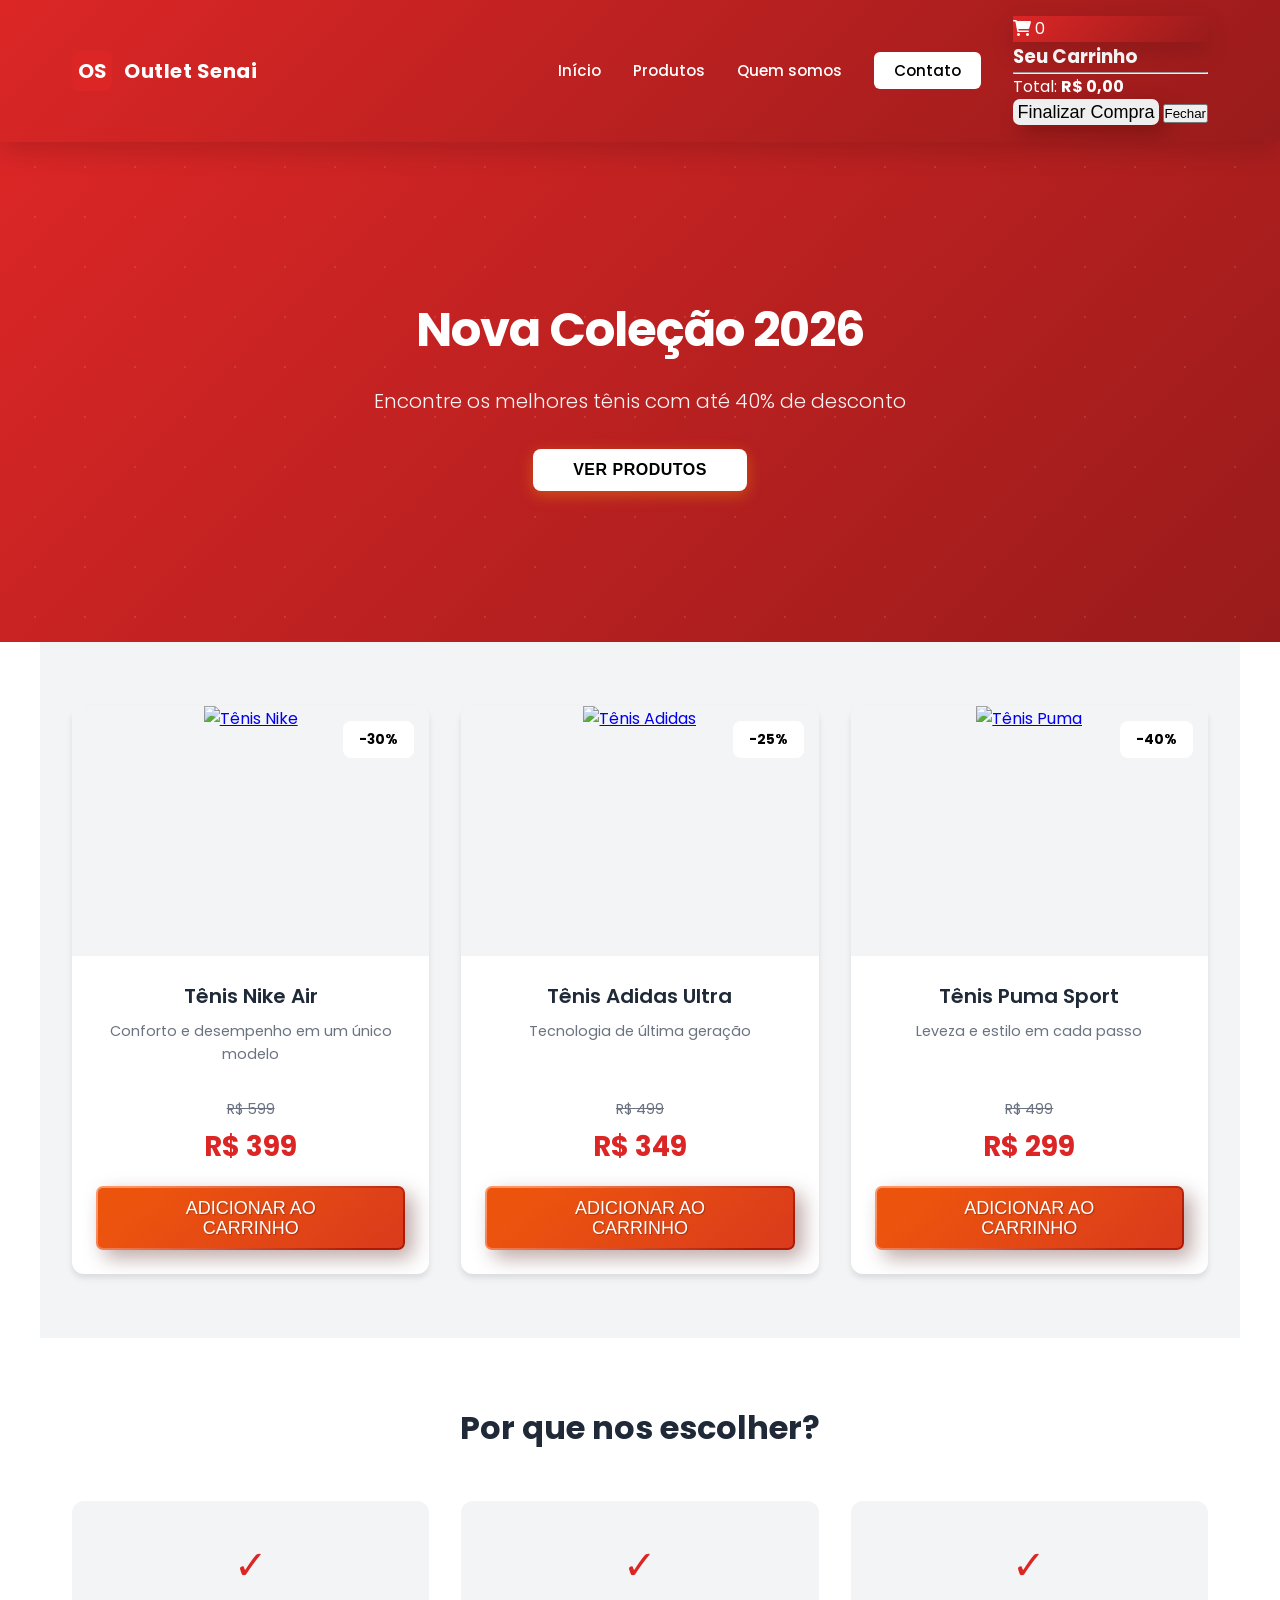
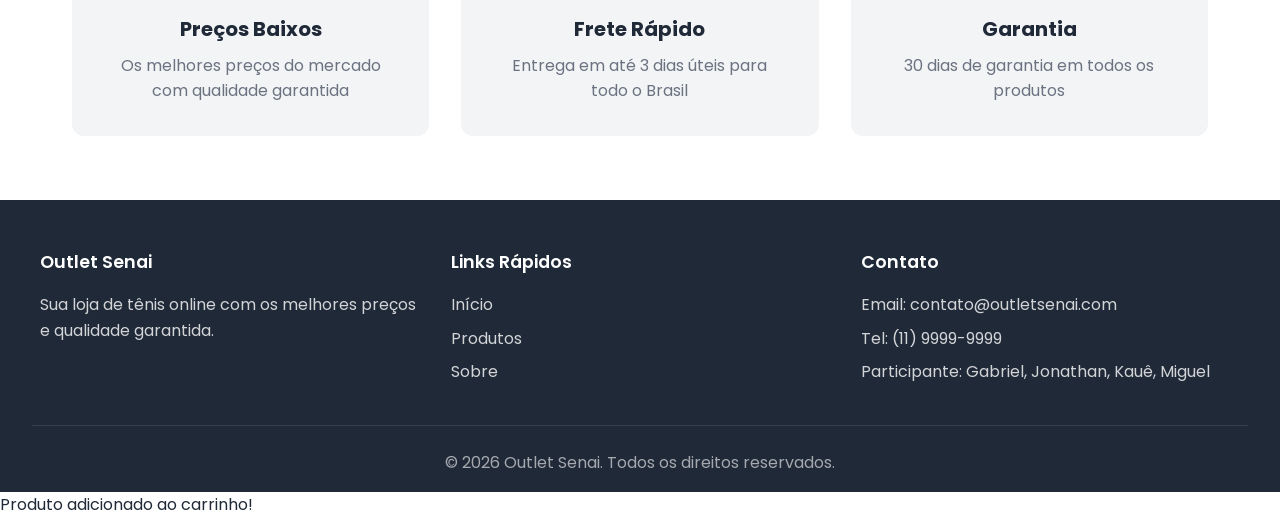
==== index.html @ 499f2774 "Add files via upload" ====
<!DOCTYPE html>
<html lang="pt-BR">
<head>
    <meta charset="UTF-8">
    <meta name="viewport" content="width=device-width, initial-scale=1.0">
    <meta name="description" content="Outlet de tênis Senai com as melhores marcas e preços">
    <link href="https://fonts.googleapis.com/css2?family=Poppins:wght@400;500;600;700&display=swap" rel="stylesheet">
    <link rel="icon" href="favicon.png" type="image/png">
    <link rel="stylesheet" href="style.css">
    <link rel="stylesheet" href="https://cdnjs.cloudflare.com/ajax/libs/font-awesome/6.0.0/css/all.min.css">
    <title>Outlet Senai - Tênis com Desconto</title>
</head>
<body>
    <nav class="navbar">
        <div class="nav-container">
            <a href="#" class="logo-link">
                <div class="logo-box">OS</div>
                <span class="brand-name">Outlet Senai</span>
            </a>
            <ul class="menu">
                <li><a href="#inicio">Início</a></li>
                <li><a href="#produtos">Produtos</a></li>
                <li><a href="#quemsomos">Quem somos</a></li>
                <li><a href="#contato" class="btn-contato">Contato</a></li>
                <li><nav class="navbar">
                        <div class="cart-container" onclick="toggleCarrinho()" style="cursor: pointer; position: relative;">
                        <i class="fa-solid fa-cart-shopping"></i>
                        <span id="cart-count">0</span>
                        </div>
                    </nav>

                    <div id="carrinho-lateral" class="cart-modal">
                            <h3>Seu Carrinho</h3>
                        <div id="itens-lista"></div>
                        <hr>
                        <p>Total: <strong id="total-carrinho">R$ 0,00</strong></p>
                        <button class="btn-finalizar">Finalizar Compra</button>
                        <button onclick="toggleCarrinho()">Fechar</button>
                    </div></li>
            </ul>
        </div>
    </nav>
    <section class="banner" id="inicio">
        <div class="banner-content">
            <h1>Nova Coleção 2026</h1>
            <p>Encontre os melhores tênis com até 40% de desconto</p>
            <button class="btn-verprodutos">Ver Produtos</button>
        </div>
    </section>

    <section class="produtos" id="produtos">

        <div class="card">
            <a href="tenis1.html" class="card-link">
            <div class="card-image">
                <img src="imagens/tenis1.jpg" alt="Tênis Nike">
                <span class="badge-desconto">-30%</span>
            </div>
            </a>
            <div class="card-content">
                <h3>Tênis Nike Air</h3>
                <p class="descricao">Conforto e desempenho em um único modelo</p>
                <div class="preco-container">
                    <p class="preco-original">R$ 599</p>
                    <p class="preco">R$ 399</p>
                </div>
                <button class="btn-add" onclick="adicionarAoCarrinho('Nike Air', 399, 'tenis1.html')">ADICIONAR AO CARRINHO</button>
            </div>
        </div>

        <div class="card">
            <a href="tenis2.html">
            <div class="card-image">
                <img src="imagens/tenis2.jpg" alt="Tênis Adidas">
                <span class="badge-desconto">-25%</span>
            </div>
            </a>
            <div class="card-content">
                <h3>Tênis Adidas Ultra</h3>
                <p class="descricao">Tecnologia de última geração</p>
                <div class="preco-container">
                    <p class="preco-original">R$ 499</p>
                    <p class="preco">R$ 349</p>
                </div>
                <button class="btn-add" onclick="adicionarAoCarrinho('Adidas Ultra', 349, 'tenis2.html')">ADICIONAR AO CARRINHO</button>
            </div>
        </div>

        <div class="card">
            <a href="tenis3.html">
            <div class="card-image">
                <img src="imagens/tenis3.jpg" alt="Tênis Puma">
                <span class="badge-desconto">-40%</span>
            </div>
            </a>
            <div class="card-content">
                <h3>Tênis Puma Sport</h3>
                <p class="descricao">Leveza e estilo em cada passo</p>
                <div class="preco-container">
                    <p class="preco-original">R$ 499</p>
                    <p class="preco">R$ 299</p>
                </div>
                <button class="btn-add" onclick="adicionarAoCarrinho('Puma Sport', 299, 'tenis3.html')">ADICIONAR AO CARRINHO</button>
            </div>
        </div>
    </section>

    <section class="sobre" id="quemsomos">
        <h2>Por que nos escolher?</h2>
        <div class="sobre-grid">
            <div class="sobre-card">
                <div class="sobre-icon">✓</div>
                <h4>Preços Baixos</h4>
                <p>Os melhores preços do mercado com qualidade garantida</p>
            </div>
            <div class="sobre-card">
                <div class="sobre-icon">✓</div>
                <h4>Frete Rápido</h4>
                <p>Entrega em até 3 dias úteis para todo o Brasil</p>
            </div>
            <div class="sobre-card">
                <div class="sobre-icon">✓</div>
                <h4>Garantia</h4>
                <p>30 dias de garantia em todos os produtos</p>
            </div>
        </div>
    </section>

    <footer id="contato">
        <div class="footer-container">
            <div class="footer-section">
                <h4>Outlet Senai</h4>
                <p>Sua loja de tênis online com os melhores preços e qualidade garantida.</p>
            </div>
            <div class="footer-section">
                <h4>Links Rápidos</h4>
                <ul>
                    <li><a href="#">Início</a></li>
                    <li><a href="#">Produtos</a></li>
                    <li><a href="#">Sobre</a></li>
                </ul>
            </div>
            <div class="footer-section">
                <h4>Contato</h4>
                <p>Email: contato@outletsenai.com</p>
                <p>Tel: (11) 9999-9999</p>
                <p>Participante: Gabriel, Jonathan, Kauê, Miguel</p>
            </div>
        </div>
        <div class="footer-bottom">
            <p>&copy; 2026 Outlet Senai. Todos os direitos reservados.</p>
        </div>
    </footer>
    <div id="toast-carrinho" class="toast">Produto adicionado ao carrinho!</div>
    <script>
       let itensCarrinho = []; // Nossa lista de produtos vazia

function adicionarAoCarrinho(nome, preco, imagem) {
    // 1. Adiciona o objeto do tênis na nossa lista
    itensCarrinho.push({ nome, preco, imagem });

    // 2. Atualiza o número no ícone
    document.getElementById('cart-count').innerText = itensCarrinho.length;

    // 3. Renderiza (desenha) a lista atualizada dentro do carrinho
    atualizarVisualizacaoCarrinho();
    
    // Opcional: Avisar que foi adicionado (substituindo o alert)
    console.log("Adicionado:", nome);
}

function atualizarVisualizacaoCarrinho() {
    const listaHtml = document.getElementById('itens-lista');
    const totalHtml = document.getElementById('total-carrinho');
    let total = 0;

    listaHtml.innerHTML = ""; // Limpa a lista para desenhar do zero

    itensCarrinho.forEach((item) => {
        total += item.preco;
        listaHtml.innerHTML += `
            <div class="item-no-carrinho">
                <img src="${item.imagem}" alt="${item.nome}">
                <div>
                    <p><strong>${item.nome}</strong></p>
                    <p>R$ ${item.preco}</p>
                </div>
            </div>
        `;
    });

    totalHtml.innerText = `R$ ${total.toFixed(2)}`;
}

// Função para abrir e fechar o carrinho ao clicar no ícone
function toggleCarrinho() {
    const modal = document.getElementById('carrinho-lateral');
    if (modal.style.display === "block") {
        modal.style.display = "none";
    } else {
        modal.style.display = "block";
    }
}
    </script>
</body>
</html>
---- style.css ----
/* Reset and Base Styles */
:root {
    --color-primary: #dc2626;
    --color-secondary: #991b1b;
    --color-accent: #ffffff;
    --color-dark: #1f2937;
    --color-light: #f3f4f6;
    --color-white: #ffffff;
    --color-gray: #6b7280;
    --shadow: 0 4px 6px rgba(0, 0, 0, 0.1);
    --shadow-lg: 0 10px 25px rgba(0, 0, 0, 0.15);
    --transition: all 0.3s ease;
}

* {
    margin: 0;
    padding: 0;
    box-sizing: border-box;
}

body {
    font-family: 'Poppins', sans-serif;
    color: var(--color-dark);
    background-color: var(--color-white);
    line-height: 1.6;
}

/* Navbar */
.navbar {
    background: linear-gradient(135deg, var(--color-primary) 0%, var(--color-secondary) 100%);
    color: white;
    padding: 0;
    position: sticky;
    top: 0;
    z-index: 100;
    box-shadow: var(--shadow-lg);
}

.nav-container {
    display: flex;
    justify-content: space-between;
    align-items: center;
    padding: 1rem 2rem;
    max-width: 1200px;
    margin: 0 auto;
    width: 100%;
}

.logo-link {
    display: flex;
    align-items: center;
    gap: 0.75rem;
    text-decoration: none;
    color: white;
    font-weight: 700;
    font-size: 1.25rem;
    transition: var(--transition);
}

.logo-box {
    background: var(--color-primary);
    color: white;
    width: 40px;
    height: 40px;
    border-radius: 8px;
    display: flex;
    align-items: center;
    justify-content: center;
    font-weight: 700;
}

.brand-name {
    letter-spacing: 0.5px;
}

/* Menu */
.menu {
    list-style: none;
    display: flex;
    align-items: center;
    gap: 2rem;
}

.menu a {
    text-decoration: none;
    color: white;
    font-weight: 500;
    font-size: 0.95rem;
    transition: var(--transition);
    position: relative;
}

.menu a::after {
    content: '';
    position: absolute;
    bottom: -5px;
    left: 0;
    width: 0;
    height: 2px;
    background: var(--color-accent);
    transition: var(--transition);
}

.menu a:hover::after {
    width: 100%;
}

.btn-contato {
    background: var(--color-accent);
    padding: 0.5rem 1.25rem;
    border-radius: 6px;
    color: #000000 !important;
    font-weight: 600;
}

.btn-contato:hover {
    background: #f3f4f6;
    transform: translateY(-2px);
    box-shadow: 0 4px 8px rgba(0, 0, 0, 0.2);
}

.btn-finalizar { 
  /* Trocamos o primeiro gradiente por branco */
  background: white padding-box,
    linear-gradient(142.51deg, #ff9465 8.65%, #af1905 88.82%) border-box;
  
  border-radius: 7px;
  border: 2px solid transparent;

  /* Ajustamos a cor do texto para uma cor escura, já que o fundo agora é claro */
  color: black; 
  
  /* Removi o text-shadow para melhor leitura no fundo branco */
  text-shadow: none;
  
  box-shadow: 8px 8px 20px 0px #45090059;
  padding: 1px 2px;
  line-height: 20px;
  cursor: pointer;
  transition: all 0.3s;
  font-size: 18px;
  font-weight: 500;
}

.btn-finalizar:hover {
    box-shadow: none;
  opacity: 80%;
}

/* Banner */
.banner {
    height: 500px;
    background: linear-gradient(135deg, var(--color-primary) 0%, var(--color-secondary) 100%);
    background-size: cover;
    display: flex;
    flex-direction: column;
    justify-content: center;
    align-items: center;
    color: white;
    text-align: center;
    position: relative;
    overflow: hidden;
}

.banner::before {
    content: '';
    position: absolute;
    top: -50%;
    right: -50%;
    width: 200%;
    height: 200%;
    background: radial-gradient(circle, rgba(255,255,255,0.1) 1px, transparent 1px);
    background-size: 50px 50px;
    animation: moveBackground 8s linear infinite;
}

@keyframes moveBackground {
    0% { transform: translate(0, 0); }
    100% { transform: translate(50px, 50px); }
}

.banner-content {
    position: relative;
    z-index: 10;
    max-width: 600px;
}

.banner h1 {
    font-size: 3rem;
    margin-bottom: 1rem;
    font-weight: 700;
    letter-spacing: -1px;
}

.banner p {
    font-size: 1.25rem;
    margin-bottom: 2rem;
    opacity: 0.95;
    font-weight: 300;
}

.btn-verprodutos {
    background-color: var(--color-accent);
    color: #000000;
    border: none;
    padding: 0.75rem 2.5rem;
    font-size: 1rem;
    font-weight: 600;
    border-radius: 8px;
    cursor: pointer;
    transition: var(--transition);
    box-shadow: 0 4px 15px rgba(245, 158, 11, 0.4);
    text-transform: uppercase;
    letter-spacing: 0.5px;
}

.btn-verprodutos:hover {
    background-color: #f39c12;
    transform: translateY(-3px);
    box-shadow: 0 6px 20px rgba(245, 158, 11, 0.6);
}

/* Products Section */
.produtos {
    display: grid;
    grid-template-columns: repeat(auto-fit, minmax(280px, 1fr));
    gap: 2rem;
    padding: 4rem 2rem;
    max-width: 1200px;
    margin: 0 auto;
    background: var(--color-light);
}

.card {
    background: white;
    border-radius: 12px;
    box-shadow: var(--shadow);
    text-align: center;
    overflow: hidden;
    transition: var(--transition);
    display: flex;
    flex-direction: column;
}

.card:hover {
    transform: translateY(-10px);
    box-shadow: var(--shadow-lg);
}

.card-image {
    position: relative;
    width: 100%;
    height: 250px;
    overflow: hidden;
    background: var(--color-light);
}

.card-image img {
    width: 100%;
    height: 100%;
    object-fit: cover;
    transition: var(--transition);
}

.card:hover .card-image img {
    transform: scale(1.1);
}

.badge-desconto {
    position: absolute;
    top: 15px;
    right: 15px;
    background: var(--color-accent);
    color: #000000;
    padding: 0.5rem 1rem;
    border-radius: 8px;
    font-weight: 700;
    font-size: 0.85rem;
}

.card-content {
    padding: 1.5rem;
    flex-grow: 1;
    display: flex;
    flex-direction: column;
}

.card h3 {
    font-size: 1.25rem;
    margin-bottom: 0.5rem;
    color: var(--color-dark);
    font-weight: 600;
}

.descricao {
    font-size: 0.9rem;
    color: var(--color-gray);
    margin-bottom: 1rem;
    flex-grow: 1;
}

.preco-container {
    margin: 1rem 0;
}

.preco-original {
    font-size: 0.9rem;
    color: var(--color-gray);
    text-decoration: line-through;
    margin: 0 0 0.25rem 0;
}

.preco {
    font-size: 1.75rem;
    font-weight: 700;
    color: var(--color-primary);
    margin: 0;
}

.btn-comprar {
      background: linear-gradient(140.14deg, #ec540e 15.05%, #d6361f 114.99%)
      padding-box,
    linear-gradient(142.51deg, #ff9465 8.65%, #af1905 88.82%) border-box;
  border-radius: 7px;
  border: 2px solid transparent;

  text-shadow: 1px 1px 1px #00000040;
  box-shadow: 8px 8px 20px 0px #45090059;

  padding: 10px 40px;
  line-height: 20px;
  cursor: pointer;
  transition: all 0.3s;
  color: white;
  font-size: 18px;
  font-weight: 500;
}

.btn-comprar:hover {
    box-shadow: none;
  opacity: 80%;
}

.btn-add {
     background: linear-gradient(140.14deg, #ec540e 15.05%, #d6361f 114.99%)
      padding-box,
    linear-gradient(142.51deg, #ff9465 8.65%, #af1905 88.82%) border-box;
  border-radius: 7px;
  border: 2px solid transparent;

  text-shadow: 1px 1px 1px #00000040;
  box-shadow: 8px 8px 20px 0px #45090059;

  padding: 10px 40px;
  line-height: 20px;
  cursor: pointer;
  transition: all 0.3s;
  color: white;
  font-size: 18px;
  font-weight: 500;
}

.btn-add:hover {
    box-shadow: none;
  opacity: 80%;
}

/* About Section */
.sobre {
    padding: 4rem 2rem;
    max-width: 1200px;
    margin: 0 auto;
    text-align: center;
}

.sobre h2 {
    font-size: 2rem;
    margin-bottom: 3rem;
    color: var(--color-dark);
    font-weight: 700;
}

.sobre-grid {
    display: grid;
    grid-template-columns: repeat(auto-fit, minmax(250px, 1fr));
    gap: 2rem;
}

.sobre-card {
    padding: 2rem;
    background: var(--color-light);
    border-radius: 12px;
    transition: var(--transition);
}

.sobre-card:hover {
    background: white;
    box-shadow: var(--shadow-lg);
    transform: translateY(-5px);
}

.sobre-icon {
    font-size: 2.5rem;
    color: var(--color-primary);
    margin-bottom: 1rem;
}

.sobre-card h4 {
    font-size: 1.25rem;
    margin-bottom: 0.5rem;
    color: var(--color-dark);
}

.sobre-card p {
    color: var(--color-gray);
    line-height: 1.6;
}

/* Footer */
footer {
    background: var(--color-dark);
    color: white;
    padding: 3rem 2rem 1rem;
    margin-top: 0;
}

.footer-container {
    display: grid;
    grid-template-columns: repeat(auto-fit, minmax(250px, 1fr));
    gap: 2rem;
    max-width: 1200px;
    margin: 0 auto 2rem;
}

.footer-section h4 {
    font-size: 1.1rem;
    margin-bottom: 1rem;
    color: var(--color-accent);
    font-weight: 600;
}

.footer-section p {
    color: rgba(255, 255, 255, 0.8);
    margin-bottom: 0.5rem;
    line-height: 1.6;
}

.footer-section ul {
    list-style: none;
}

.footer-section ul li {
    margin-bottom: 0.5rem;
}

.footer-section a {
    color: rgba(255, 255, 255, 0.8);
    text-decoration: none;
    transition: var(--transition);
}

.footer-section a:hover {
    color: var(--color-accent);
}

.footer-bottom {
    text-align: center;
    padding-top: 1.5rem;
    border-top: 1px solid rgba(255, 255, 255, 0.1);
    color: rgba(255, 255, 255, 0.6);
}

/* Responsive */
@media (max-width: 768px) {
    .nav-container {
        flex-direction: column;
        gap: 1rem;
        padding: 1rem;
    }

    .menu {
        flex-wrap: wrap;
        justify-content: center;
        gap: 1rem;
    }

    .banner h1 {
        font-size: 2rem;
    }

    .banner p {
        font-size: 1rem;
    }

    .produtos {
        grid-template-columns: 1fr;
        padding: 2rem 1rem;
    }
    .toast {
    display: none; /* Escondido por padrão */
    position: fixed;
    bottom: 20px;
    right: 20px;
    background-color: #28a745; /* Verde de sucesso */
    color: white;
    padding: 16px 24px;
    border-radius: 8px;
    box-shadow: 0 4px 10px rgba(0,0,0,0.2);
    z-index: 1000;
    font-family: sans-serif;
    transition: opacity 0.5s;
}
.cart-modal {
    display: none; /* Começa escondido */
    position: fixed;
    top: 0;
    right: 0;
    width: 300px;
    height: 100%;
    background: white;
    box-shadow: -5px 0 15px rgba(0,0,0,0.2);
    z-index: 2000;
    padding: 20px;
    overflow-y: auto; /* Se tiver muitos tênis, aparece barra de rolagem */
}

.item-no-carrinho {
    display: flex;
    align-items: center;
    gap: 10px;
    margin-bottom: 15px;
    border-bottom: 1px solid #eee;
    padding-bottom: 10px;
}

.item-no-carrinho img {
    width: 50px;
    border-radius: 5px;
}
}
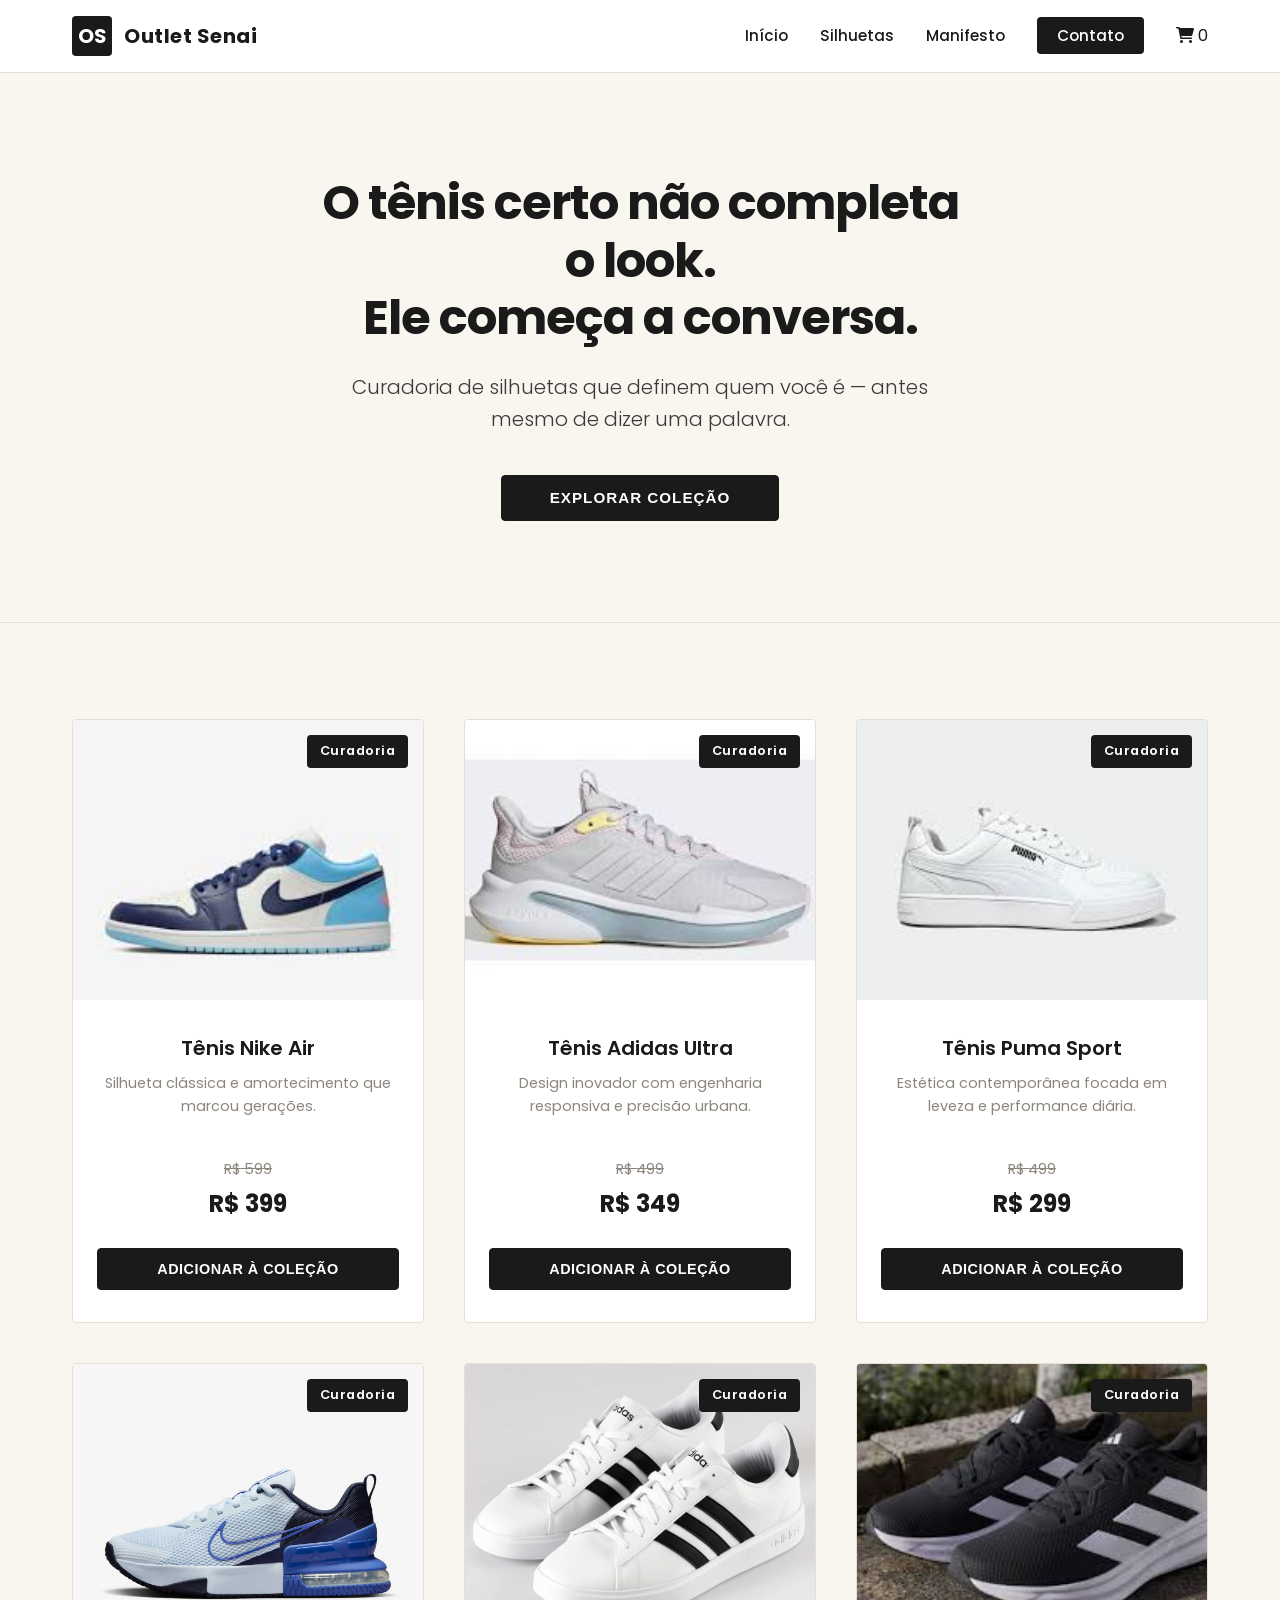
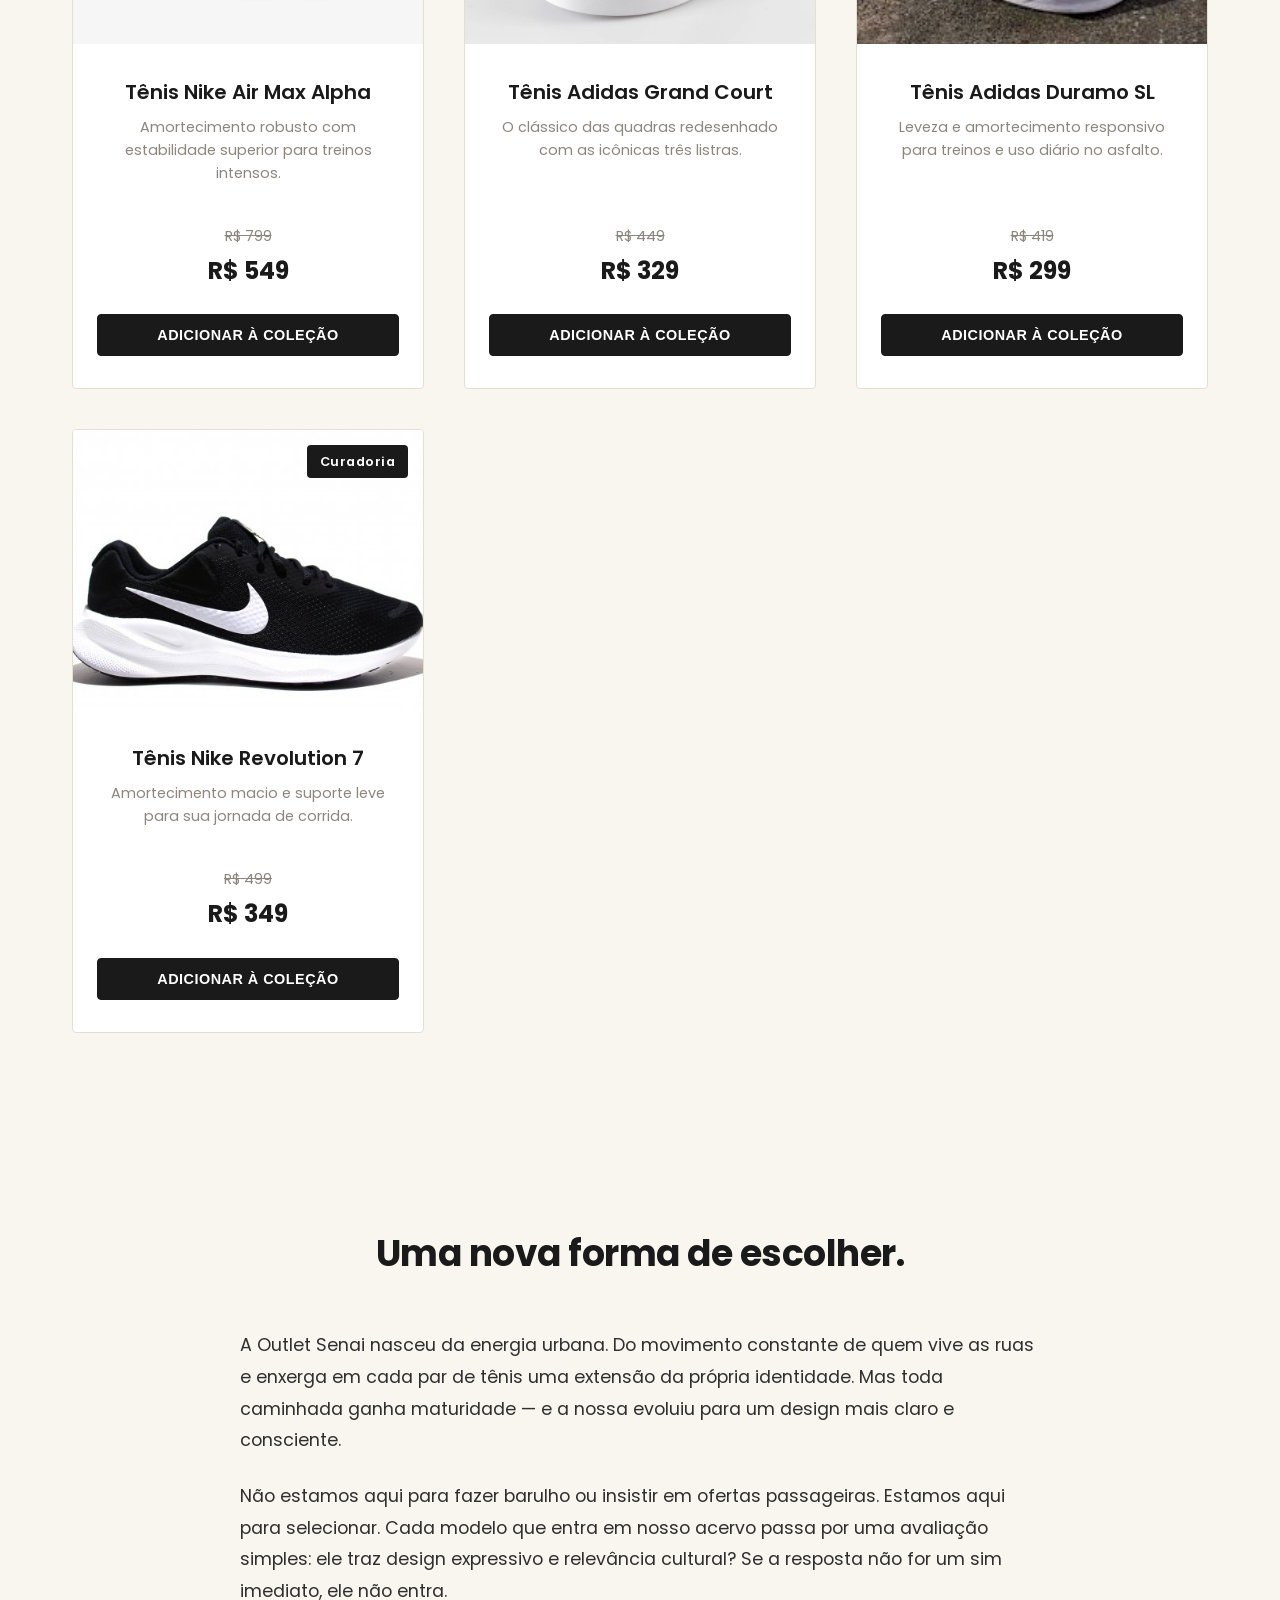
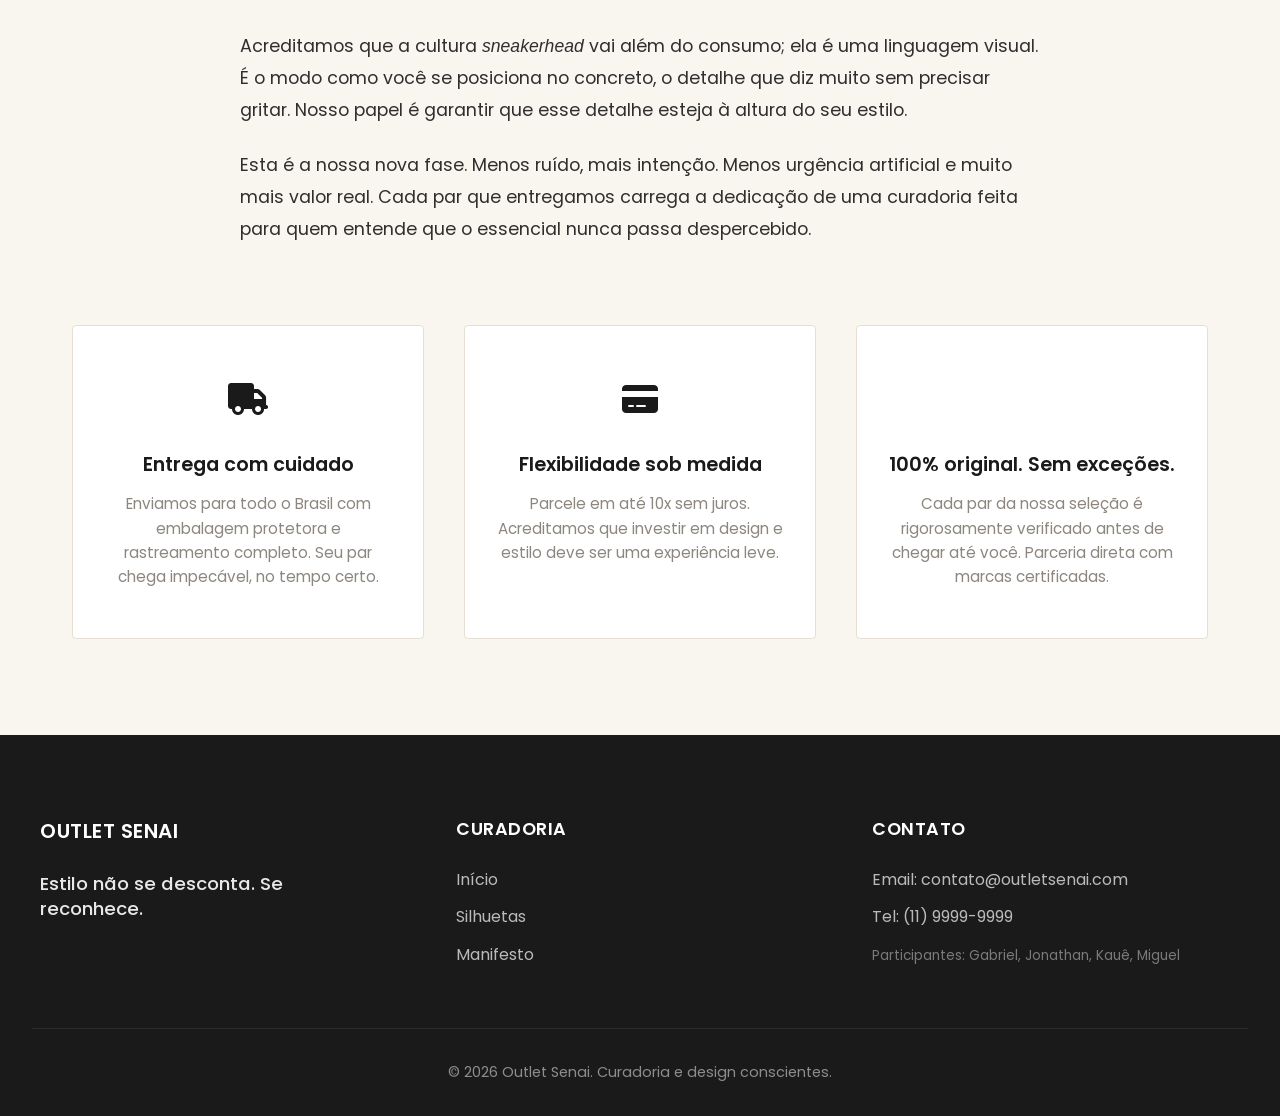
==== commit 28b5186a: "Novos arquivos e atualizações do projeto" ====
--- a/index.html
+++ b/index.html
@@ -1,206 +1,239 @@
-<!DOCTYPE html>
-<html lang="pt-BR">
-<head>
-    <meta charset="UTF-8">
-    <meta name="viewport" content="width=device-width, initial-scale=1.0">
-    <meta name="description" content="Outlet de tênis Senai com as melhores marcas e preços">
-    <link href="https://fonts.googleapis.com/css2?family=Poppins:wght@400;500;600;700&display=swap" rel="stylesheet">
-    <link rel="icon" href="favicon.png" type="image/png">
-    <link rel="stylesheet" href="style.css">
-    <link rel="stylesheet" href="https://cdnjs.cloudflare.com/ajax/libs/font-awesome/6.0.0/css/all.min.css">
-    <title>Outlet Senai - Tênis com Desconto</title>
-</head>
-<body>
-    <nav class="navbar">
-        <div class="nav-container">
-            <a href="#" class="logo-link">
-                <div class="logo-box">OS</div>
-                <span class="brand-name">Outlet Senai</span>
-            </a>
-            <ul class="menu">
-                <li><a href="#inicio">Início</a></li>
-                <li><a href="#produtos">Produtos</a></li>
-                <li><a href="#quemsomos">Quem somos</a></li>
-                <li><a href="#contato" class="btn-contato">Contato</a></li>
-                <li><nav class="navbar">
-                        <div class="cart-container" onclick="toggleCarrinho()" style="cursor: pointer; position: relative;">
-                        <i class="fa-solid fa-cart-shopping"></i>
-                        <span id="cart-count">0</span>
-                        </div>
-                    </nav>
-
-                    <div id="carrinho-lateral" class="cart-modal">
-                            <h3>Seu Carrinho</h3>
-                        <div id="itens-lista"></div>
-                        <hr>
-                        <p>Total: <strong id="total-carrinho">R$ 0,00</strong></p>
-                        <button class="btn-finalizar">Finalizar Compra</button>
-                        <button onclick="toggleCarrinho()">Fechar</button>
-                    </div></li>
-            </ul>
-        </div>
-    </nav>
-    <section class="banner" id="inicio">
-        <div class="banner-content">
-            <h1>Nova Coleção 2026</h1>
-            <p>Encontre os melhores tênis com até 40% de desconto</p>
-            <button class="btn-verprodutos">Ver Produtos</button>
-        </div>
-    </section>
-
-    <section class="produtos" id="produtos">
-
-        <div class="card">
-            <a href="tenis1.html" class="card-link">
-            <div class="card-image">
-                <img src="imagens/tenis1.jpg" alt="Tênis Nike">
-                <span class="badge-desconto">-30%</span>
-            </div>
-            </a>
-            <div class="card-content">
-                <h3>Tênis Nike Air</h3>
-                <p class="descricao">Conforto e desempenho em um único modelo</p>
-                <div class="preco-container">
-                    <p class="preco-original">R$ 599</p>
-                    <p class="preco">R$ 399</p>
-                </div>
-                <button class="btn-add" onclick="adicionarAoCarrinho('Nike Air', 399, 'tenis1.html')">ADICIONAR AO CARRINHO</button>
-            </div>
-        </div>
-
-        <div class="card">
-            <a href="tenis2.html">
-            <div class="card-image">
-                <img src="imagens/tenis2.jpg" alt="Tênis Adidas">
-                <span class="badge-desconto">-25%</span>
-            </div>
-            </a>
-            <div class="card-content">
-                <h3>Tênis Adidas Ultra</h3>
-                <p class="descricao">Tecnologia de última geração</p>
-                <div class="preco-container">
-                    <p class="preco-original">R$ 499</p>
-                    <p class="preco">R$ 349</p>
-                </div>
-                <button class="btn-add" onclick="adicionarAoCarrinho('Adidas Ultra', 349, 'tenis2.html')">ADICIONAR AO CARRINHO</button>
-            </div>
-        </div>
-
-        <div class="card">
-            <a href="tenis3.html">
-            <div class="card-image">
-                <img src="imagens/tenis3.jpg" alt="Tênis Puma">
-                <span class="badge-desconto">-40%</span>
-            </div>
-            </a>
-            <div class="card-content">
-                <h3>Tênis Puma Sport</h3>
-                <p class="descricao">Leveza e estilo em cada passo</p>
-                <div class="preco-container">
-                    <p class="preco-original">R$ 499</p>
-                    <p class="preco">R$ 299</p>
-                </div>
-                <button class="btn-add" onclick="adicionarAoCarrinho('Puma Sport', 299, 'tenis3.html')">ADICIONAR AO CARRINHO</button>
-            </div>
-        </div>
-    </section>
-
-    <section class="sobre" id="quemsomos">
-        <h2>Por que nos escolher?</h2>
-        <div class="sobre-grid">
-            <div class="sobre-card">
-                <div class="sobre-icon">✓</div>
-                <h4>Preços Baixos</h4>
-                <p>Os melhores preços do mercado com qualidade garantida</p>
-            </div>
-            <div class="sobre-card">
-                <div class="sobre-icon">✓</div>
-                <h4>Frete Rápido</h4>
-                <p>Entrega em até 3 dias úteis para todo o Brasil</p>
-            </div>
-            <div class="sobre-card">
-                <div class="sobre-icon">✓</div>
-                <h4>Garantia</h4>
-                <p>30 dias de garantia em todos os produtos</p>
-            </div>
-        </div>
-    </section>
-
-    <footer id="contato">
-        <div class="footer-container">
-            <div class="footer-section">
-                <h4>Outlet Senai</h4>
-                <p>Sua loja de tênis online com os melhores preços e qualidade garantida.</p>
-            </div>
-            <div class="footer-section">
-                <h4>Links Rápidos</h4>
-                <ul>
-                    <li><a href="#">Início</a></li>
-                    <li><a href="#">Produtos</a></li>
-                    <li><a href="#">Sobre</a></li>
-                </ul>
-            </div>
-            <div class="footer-section">
-                <h4>Contato</h4>
-                <p>Email: contato@outletsenai.com</p>
-                <p>Tel: (11) 9999-9999</p>
-                <p>Participante: Gabriel, Jonathan, Kauê, Miguel</p>
-            </div>
-        </div>
-        <div class="footer-bottom">
-            <p>&copy; 2026 Outlet Senai. Todos os direitos reservados.</p>
-        </div>
-    </footer>
-    <div id="toast-carrinho" class="toast">Produto adicionado ao carrinho!</div>
-    <script>
-       let itensCarrinho = []; // Nossa lista de produtos vazia
-
-function adicionarAoCarrinho(nome, preco, imagem) {
-    // 1. Adiciona o objeto do tênis na nossa lista
-    itensCarrinho.push({ nome, preco, imagem });
-
-    // 2. Atualiza o número no ícone
-    document.getElementById('cart-count').innerText = itensCarrinho.length;
-
-    // 3. Renderiza (desenha) a lista atualizada dentro do carrinho
-    atualizarVisualizacaoCarrinho();
-    
-    // Opcional: Avisar que foi adicionado (substituindo o alert)
-    console.log("Adicionado:", nome);
-}
-
-function atualizarVisualizacaoCarrinho() {
-    const listaHtml = document.getElementById('itens-lista');
-    const totalHtml = document.getElementById('total-carrinho');
-    let total = 0;
-
-    listaHtml.innerHTML = ""; // Limpa a lista para desenhar do zero
-
-    itensCarrinho.forEach((item) => {
-        total += item.preco;
-        listaHtml.innerHTML += `
-            <div class="item-no-carrinho">
-                <img src="${item.imagem}" alt="${item.nome}">
-                <div>
-                    <p><strong>${item.nome}</strong></p>
-                    <p>R$ ${item.preco}</p>
-                </div>
-            </div>
-        `;
-    });
-
-    totalHtml.innerText = `R$ ${total.toFixed(2)}`;
-}
-
-// Função para abrir e fechar o carrinho ao clicar no ícone
-function toggleCarrinho() {
-    const modal = document.getElementById('carrinho-lateral');
-    if (modal.style.display === "block") {
-        modal.style.display = "none";
-    } else {
-        modal.style.display = "block";
-    }
-}
-    </script>
-</body>
+<!DOCTYPE html>
+<html lang="pt-BR">
+<head>
+    <meta charset="UTF-8">
+    <meta name="viewport" content="width=device-width, initial-scale=1.0">
+    <meta name="description" content="Outlet Senai — Curadoria de silhuetas atemporais e design consciente. Encontre os tênis mais autênticos da cultura urbana.">
+    <link href="https://fonts.googleapis.com/css2?family=Poppins:wght@400;500;600;700&display=swap" rel="stylesheet">
+    <link rel="icon" href="assets/img/favicon.png" type="image/png">
+    <link rel="stylesheet" href="assets/css/style.css">
+    <link rel="stylesheet" href="https://cdnjs.cloudflare.com/ajax/libs/font-awesome/6.0.0/css/all.min.css">
+    <title>Outlet Senai — Curadoria & Design de Tênis Premium</title>
+</head>
+<body>
+    <nav class="navbar">
+        <div class="nav-container">
+            <a href="#" class="logo-link">
+                <div class="logo-box">OS</div>
+                <span class="brand-name">Outlet Senai</span>
+            </a>
+            <ul class="menu">
+                <li><a href="#inicio">Início</a></li>
+                <li><a href="#produtos">Silhuetas</a></li>
+                <li><a href="#quemsomos">Manifesto</a></li>
+                <li><a href="#contato" class="btn-contato">Contato</a></li>
+                <li>
+                    <div class="cart-container" onclick="toggleCarrinho()" style="cursor: pointer; position: relative;">
+                        <i class="fa-solid fa-cart-shopping"></i>
+                        <span id="cart-count">0</span>
+                    </div>
+
+                    <div id="carrinho-lateral" class="cart-modal">
+                        <h3>Seu Carrinho</h3>
+                        <div id="itens-lista"></div>
+                        <hr style="border: 0; border-top: 1px solid var(--color-earth-light); margin: 20px 0;">
+                        <p style="margin-bottom: 20px; font-size: 1.1rem;">Total: <strong id="total-carrinho" style="font-weight: 700; color: var(--color-dark);">R$ 0,00</strong></p>
+                        <div style="display: flex; flex-direction: column; gap: 10px;">
+                            <button class="btn-finalizar">Finalizar Compra</button>
+                            <button onclick="toggleCarrinho()" style="background: transparent; border: 1px solid var(--color-earth-light); padding: 10px; border-radius: 4px; cursor: pointer; font-weight: 600; text-transform: uppercase; font-size: 0.85rem; letter-spacing: 0.5px;">Fechar</button>
+                        </div>
+                    </div>
+                </li>
+            </ul>
+        </div>
+    </nav>
+    <section class="banner" id="inicio">
+        <div class="banner-content">
+            <h1>O tênis certo não completa o look.<br>Ele começa a conversa.</h1>
+            <p>Curadoria de silhuetas que definem quem você é — antes mesmo de dizer uma palavra.</p>
+            <button class="btn-verprodutos" onclick="document.getElementById('produtos').scrollIntoView({behavior: 'smooth'})">Explorar Coleção</button>
+        </div>
+    </section>
+
+    <section class="produtos" id="produtos">
+
+        <div class="card">
+            <a href="pages/nike-air.html" class="card-link">
+                <div class="card-image">
+                    <img src="assets/img/produtos/nike-air.jpg" alt="Tênis Nike Air">
+                    <span class="badge-desconto">Curadoria</span>
+                </div>
+            </a>
+            <div class="card-content">
+                <h3>Tênis Nike Air</h3>
+                <p class="descricao">Silhueta clássica e amortecimento que marcou gerações.</p>
+                <div class="preco-container">
+                    <p class="preco-original">R$ 599</p>
+                    <p class="preco">R$ 399</p>
+                </div>
+                <button class="btn-add" onclick="adicionarAoCarrinho('Nike Air', 399, 'assets/img/produtos/nike-air.jpg')">Adicionar à Coleção</button>
+            </div>
+        </div>
+
+        <div class="card">
+            <a href="pages/adidas-ultra.html">
+                <div class="card-image">
+                    <img src="assets/img/produtos/adidas-ultra.jpg" alt="Tênis Adidas Ultra">
+                    <span class="badge-desconto">Curadoria</span>
+                </div>
+            </a>
+            <div class="card-content">
+                <h3>Tênis Adidas Ultra</h3>
+                <p class="descricao">Design inovador com engenharia responsiva e precisão urbana.</p>
+                <div class="preco-container">
+                    <p class="preco-original">R$ 499</p>
+                    <p class="preco">R$ 349</p>
+                </div>
+                <button class="btn-add" onclick="adicionarAoCarrinho('Adidas Ultra', 349, 'assets/img/produtos/adidas-ultra.jpg')">Adicionar à Coleção</button>
+            </div>
+        </div>
+
+        <div class="card">
+            <a href="pages/puma-sport.html">
+                <div class="card-image">
+                    <img src="assets/img/produtos/puma-sport.jpg" alt="Tênis Puma Sport">
+                    <span class="badge-desconto">Curadoria</span>
+                </div>
+            </a>
+            <div class="card-content">
+                <h3>Tênis Puma Sport</h3>
+                <p class="descricao">Estética contemporânea focada em leveza e performance diária.</p>
+                <div class="preco-container">
+                    <p class="preco-original">R$ 499</p>
+                    <p class="preco">R$ 299</p>
+                </div>
+                <button class="btn-add" onclick="adicionarAoCarrinho('Puma Sport', 299, 'assets/img/produtos/puma-sport.jpg')">Adicionar à Coleção</button>
+            </div>
+        </div>
+
+        <div class="card">
+            <a href="pages/nike-air-max-alpha.html">
+                <div class="card-image">
+                    <img src="assets/img/produtos/nike-air-max-alpha.png" alt="Tênis Nike Air Max Alpha">
+                    <span class="badge-desconto">Curadoria</span>
+                </div>
+            </a>
+            <div class="card-content">
+                <h3>Tênis Nike Air Max Alpha</h3>
+                <p class="descricao">Amortecimento robusto com estabilidade superior para treinos intensos.</p>
+                <div class="preco-container">
+                    <p class="preco-original">R$ 799</p>
+                    <p class="preco">R$ 549</p>
+                </div>
+                <button class="btn-add" onclick="adicionarAoCarrinho('Nike Air Max Alpha', 549, 'assets/img/produtos/nike-air-max-alpha.png')">Adicionar à Coleção</button>
+            </div>
+        </div>
+
+        <div class="card">
+            <a href="pages/adidas-grand-court.html">
+                <div class="card-image">
+                    <img src="assets/img/produtos/adidas-grand-court.webp" alt="Tênis Adidas Grand Court">
+                    <span class="badge-desconto">Curadoria</span>
+                </div>
+            </a>
+            <div class="card-content">
+                <h3>Tênis Adidas Grand Court</h3>
+                <p class="descricao">O clássico das quadras redesenhado com as icônicas três listras.</p>
+                <div class="preco-container">
+                    <p class="preco-original">R$ 449</p>
+                    <p class="preco">R$ 329</p>
+                </div>
+                <button class="btn-add" onclick="adicionarAoCarrinho('Adidas Grand Court', 329, 'assets/img/produtos/adidas-grand-court.webp')">Adicionar à Coleção</button>
+            </div>
+        </div>
+
+        <div class="card">
+            <a href="pages/adidas-duramo-sl.html">
+                <div class="card-image">
+                    <img src="assets/img/produtos/adidas-duramo-sl.jpg" alt="Tênis Adidas Duramo SL">
+                    <span class="badge-desconto">Curadoria</span>
+                </div>
+            </a>
+            <div class="card-content">
+                <h3>Tênis Adidas Duramo SL</h3>
+                <p class="descricao">Leveza e amortecimento responsivo para treinos e uso diário no asfalto.</p>
+                <div class="preco-container">
+                    <p class="preco-original">R$ 419</p>
+                    <p class="preco">R$ 299</p>
+                </div>
+                <button class="btn-add" onclick="adicionarAoCarrinho('Adidas Duramo SL', 299, 'assets/img/produtos/adidas-duramo-sl.jpg')">Adicionar à Coleção</button>
+            </div>
+        </div>
+
+        <div class="card">
+            <a href="pages/nike-revolution-7.html">
+                <div class="card-image">
+                    <img src="assets/img/produtos/nike-revolution-7.jpg" alt="Tênis Nike Revolution 7">
+                    <span class="badge-desconto">Curadoria</span>
+                </div>
+            </a>
+            <div class="card-content">
+                <h3>Tênis Nike Revolution 7</h3>
+                <p class="descricao">Amortecimento macio e suporte leve para sua jornada de corrida.</p>
+                <div class="preco-container">
+                    <p class="preco-original">R$ 499</p>
+                    <p class="preco">R$ 349</p>
+                </div>
+                <button class="btn-add" onclick="adicionarAoCarrinho('Nike Revolution 7', 349, 'assets/img/produtos/nike-revolution-7.jpg')">Adicionar à Coleção</button>
+            </div>
+        </div>
+    </section>
+
+    <section class="sobre" id="quemsomos">
+        <h2>Uma nova forma de escolher.</h2>
+        
+        <div class="sobre-manifesto">
+            <p>A Outlet Senai nasceu da energia urbana. Do movimento constante de quem vive as ruas e enxerga em cada par de tênis uma extensão da própria identidade. Mas toda caminhada ganha maturidade — e a nossa evoluiu para um design mais claro e consciente.</p>
+            <p>Não estamos aqui para fazer barulho ou insistir em ofertas passageiras. Estamos aqui para selecionar. Cada modelo que entra em nosso acervo passa por uma avaliação simples: ele traz design expressivo e relevância cultural? Se a resposta não for um sim imediato, ele não entra.</p>
+            <p>Acreditamos que a cultura <em>sneakerhead</em> vai além do consumo; ela é uma linguagem visual. É o modo como você se posiciona no concreto, o detalhe que diz muito sem precisar gritar. Nosso papel é garantir que esse detalhe esteja à altura do seu estilo.</p>
+            <p>Esta é a nossa nova fase. Menos ruído, mais intenção. Menos urgência artificial e muito mais valor real. Cada par que entregamos carrega a dedicação de uma curadoria feita para quem entende que o essencial nunca passa despercebido.</p>
+        </div>
+
+        <div class="sobre-grid">
+            <div class="sobre-card">
+                <div class="sobre-icon"><i class="fa-solid fa-truck"></i></div>
+                <h4>Entrega com cuidado</h4>
+                <p>Enviamos para todo o Brasil com embalagem protetora e rastreamento completo. Seu par chega impecável, no tempo certo.</p>
+            </div>
+            <div class="sobre-card">
+                <div class="sobre-icon"><i class="fa-solid fa-credit-card"></i></div>
+                <h4>Flexibilidade sob medida</h4>
+                <p>Parcele em até 10x sem juros. Acreditamos que investir em design e estilo deve ser uma experiência leve.</p>
+            </div>
+            <div class="sobre-card">
+                <div class="sobre-icon"><i class="fa-solid fa-shield-halved"></i></div>
+                <h4>100% original. Sem exceções.</h4>
+                <p>Cada par da nossa seleção é rigorosamente verificado antes de chegar até você. Parceria direta com marcas certificadas.</p>
+            </div>
+        </div>
+    </section>
+
+    <footer id="contato">
+        <div class="footer-container">
+            <div class="footer-section" style="max-width: 350px;">
+                <h4 style="font-size: 1.25rem;">Outlet Senai</h4>
+                <p style="font-size: 1.15rem; font-weight: 500; line-height: 1.4; color: var(--color-white); opacity: 0.9; margin-top: 15px;">Estilo não se desconta. Se reconhece.</p>
+            </div>
+            <div class="footer-section">
+                <h4>Curadoria</h4>
+                <ul>
+                    <li><a href="#inicio">Início</a></li>
+                    <li><a href="#produtos">Silhuetas</a></li>
+                    <li><a href="#quemsomos">Manifesto</a></li>
+                </ul>
+            </div>
+            <div class="footer-section">
+                <h4>Contato</h4>
+                <p>Email: contato@outletsenai.com</p>
+                <p>Tel: (11) 9999-9999</p>
+                <p style="margin-top: 15px; font-size: 0.85rem; opacity: 0.6;">Participantes: Gabriel, Jonathan, Kauê, Miguel</p>
+            </div>
+        </div>
+        <div class="footer-bottom">
+            <p>&copy; 2026 Outlet Senai. Curadoria e design conscientes.</p>
+        </div>
+    </footer>
+    <div id="toast-carrinho" class="toast">Produto adicionado à sua coleção!</div>
+    <script src="assets/js/carrinho.js"></script>
+</body>
 </html>
--- a/assets/css/style.css
+++ b/assets/css/style.css
@@ -0,0 +1,568 @@
+/* Reset and Base Styles */
+:root {
+    --color-primary: #1A1A1A;
+    --color-secondary: #8C867E;
+    --color-accent: #8C867E;
+    --color-dark: #1A1A1A;
+    --color-light: #F9F6F0;
+    --color-white: #ffffff;
+    --color-gray: #8C867E;
+    --color-earth-light: #E5DFD3;
+    --shadow: 0 4px 10px rgba(0, 0, 0, 0.02);
+    --shadow-lg: 0 10px 30px rgba(0, 0, 0, 0.05);
+    --transition: all 0.3s cubic-bezier(0.16, 1, 0.3, 1);
+}
+
+* {
+    margin: 0;
+    padding: 0;
+    box-sizing: border-box;
+}
+
+body {
+    font-family: 'Poppins', sans-serif;
+    color: var(--color-dark);
+    background-color: var(--color-light);
+    line-height: 1.6;
+}
+
+/* Navbar */
+.navbar {
+    background: var(--color-white);
+    color: var(--color-dark);
+    padding: 0;
+    position: sticky;
+    top: 0;
+    z-index: 100;
+    border-bottom: 1px solid var(--color-earth-light);
+}
+
+.nav-container {
+    display: flex;
+    justify-content: space-between;
+    align-items: center;
+    padding: 1rem 2rem;
+    max-width: 1200px;
+    margin: 0 auto;
+    width: 100%;
+}
+
+.logo-link {
+    display: flex;
+    align-items: center;
+    gap: 0.75rem;
+    text-decoration: none;
+    color: var(--color-dark);
+    font-weight: 700;
+    font-size: 1.25rem;
+    transition: var(--transition);
+}
+
+.logo-box {
+    background: var(--color-dark);
+    color: var(--color-white);
+    width: 40px;
+    height: 40px;
+    border-radius: 4px;
+    display: flex;
+    align-items: center;
+    justify-content: center;
+    font-weight: 700;
+}
+
+.brand-name {
+    letter-spacing: 0.5px;
+}
+
+/* Menu */
+.menu {
+    list-style: none;
+    display: flex;
+    align-items: center;
+    gap: 2rem;
+}
+
+.menu a {
+    text-decoration: none;
+    color: var(--color-dark);
+    font-weight: 500;
+    font-size: 0.95rem;
+    transition: var(--transition);
+    position: relative;
+}
+
+.menu a::after {
+    content: '';
+    position: absolute;
+    bottom: -5px;
+    left: 0;
+    width: 0;
+    height: 2px;
+    background: var(--color-dark);
+    transition: var(--transition);
+}
+
+.menu a:hover::after {
+    width: 100%;
+}
+
+.btn-contato {
+    background: var(--color-dark);
+    padding: 0.5rem 1.25rem;
+    border-radius: 4px;
+    color: var(--color-white) !important;
+    font-weight: 600;
+}
+
+.btn-contato:hover {
+    background: #f3f4f6;
+    transform: translateY(-2px);
+    box-shadow: 0 4px 8px rgba(0, 0, 0, 0.2);
+}
+
+.btn-finalizar { 
+  background: var(--color-dark);
+  border-radius: 4px;
+  border: 1px solid var(--color-dark);
+  color: var(--color-white); 
+  padding: 10px 20px;
+  line-height: 20px;
+  cursor: pointer;
+  transition: var(--transition);
+  font-size: 16px;
+  font-weight: 600;
+  text-transform: uppercase;
+  letter-spacing: 0.5px;
+}
+
+.btn-finalizar:hover {
+  background: transparent;
+  color: var(--color-dark);
+}
+
+/* Banner */
+.banner {
+    height: 550px;
+    background-color: var(--color-light);
+    display: flex;
+    flex-direction: column;
+    justify-content: center;
+    align-items: center;
+    color: var(--color-dark);
+    text-align: center;
+    position: relative;
+    overflow: hidden;
+    border-bottom: 1px solid var(--color-earth-light);
+}
+
+.banner-content {
+    position: relative;
+    z-index: 10;
+    max-width: 700px;
+    padding: 0 1.5rem;
+}
+
+.banner h1 {
+    font-size: 3rem;
+    margin-bottom: 1.5rem;
+    font-weight: 700;
+    letter-spacing: -1px;
+    line-height: 1.2;
+}
+
+.banner p {
+    font-size: 1.25rem;
+    margin-bottom: 2.5rem;
+    opacity: 0.85;
+    font-weight: 300;
+    max-width: 600px;
+    margin-left: auto;
+    margin-right: auto;
+}
+
+.btn-verprodutos {
+    background-color: var(--color-dark);
+    color: var(--color-white);
+    border: 1px solid var(--color-dark);
+    padding: 0.85rem 3rem;
+    font-size: 0.95rem;
+    font-weight: 600;
+    border-radius: 4px;
+    cursor: pointer;
+    transition: var(--transition);
+    text-transform: uppercase;
+    letter-spacing: 1px;
+}
+
+.btn-verprodutos:hover {
+    background-color: transparent;
+    color: var(--color-dark);
+    transform: translateY(-2px);
+}
+
+/* Products Section */
+.produtos {
+    display: grid;
+    grid-template-columns: repeat(auto-fit, minmax(280px, 1fr));
+    gap: 2.5rem;
+    padding: 6rem 2rem;
+    max-width: 1200px;
+    margin: 0 auto;
+    background: transparent;
+}
+
+.card {
+    background: var(--color-white);
+    border-radius: 4px;
+    border: 1px solid var(--color-earth-light);
+    text-align: center;
+    overflow: hidden;
+    transition: var(--transition);
+    display: flex;
+    flex-direction: column;
+}
+
+.card:hover {
+    transform: translateY(-5px);
+    box-shadow: var(--shadow-lg);
+}
+
+.card-image {
+    position: relative;
+    width: 100%;
+    height: 280px;
+    overflow: hidden;
+    background: var(--color-light);
+}
+
+.card-image img {
+    width: 100%;
+    height: 100%;
+    object-fit: cover;
+    transition: var(--transition);
+}
+
+.card:hover .card-image img {
+    transform: scale(1.05);
+}
+
+.badge-desconto {
+    position: absolute;
+    top: 15px;
+    right: 15px;
+    background: var(--color-dark);
+    color: var(--color-white);
+    padding: 0.4rem 0.8rem;
+    border-radius: 4px;
+    font-weight: 600;
+    font-size: 0.8rem;
+    letter-spacing: 0.5px;
+}
+
+.card-content {
+    padding: 2rem 1.5rem;
+    flex-grow: 1;
+    display: flex;
+    flex-direction: column;
+}
+
+.card h3 {
+    font-size: 1.25rem;
+    margin-bottom: 0.5rem;
+    color: var(--color-dark);
+    font-weight: 600;
+}
+
+.descricao {
+    font-size: 0.9rem;
+    color: var(--color-gray);
+    margin-bottom: 1.5rem;
+    flex-grow: 1;
+}
+
+.preco-container {
+    margin: 1rem 0 1.5rem 0;
+}
+
+.preco-original {
+    font-size: 0.9rem;
+    color: var(--color-gray);
+    text-decoration: line-through;
+    margin-bottom: 0.25rem;
+}
+
+.preco {
+    font-size: 1.5rem;
+    font-weight: 700;
+    color: var(--color-dark);
+    margin: 0;
+}
+
+.btn-comprar {
+    background: var(--color-dark);
+    border: 1px solid var(--color-dark);
+    border-radius: 4px;
+    color: var(--color-white);
+    padding: 12px 24px;
+    font-size: 0.9rem;
+    font-weight: 600;
+    letter-spacing: 0.5px;
+    text-transform: uppercase;
+    cursor: pointer;
+    transition: var(--transition);
+}
+
+.btn-comprar:hover {
+    background: transparent;
+    color: var(--color-dark);
+}
+
+.btn-add {
+    background: var(--color-dark);
+    border: 1px solid var(--color-dark);
+    border-radius: 4px;
+    color: var(--color-white);
+    padding: 12px 24px;
+    font-size: 0.9rem;
+    font-weight: 600;
+    letter-spacing: 0.5px;
+    text-transform: uppercase;
+    cursor: pointer;
+    transition: var(--transition);
+}
+
+.btn-add:hover {
+    background: transparent;
+    color: var(--color-dark);
+}
+
+/* About Section */
+.sobre {
+    padding: 6rem 2rem;
+    max-width: 1200px;
+    margin: 0 auto;
+    text-align: center;
+}
+
+.sobre h2 {
+    font-size: 2.25rem;
+    margin-bottom: 3rem;
+    color: var(--color-dark);
+    font-weight: 700;
+    letter-spacing: -0.5px;
+}
+
+.sobre-manifesto {
+    max-width: 800px;
+    margin: 0 auto 5rem;
+    text-align: left;
+    font-size: 1.1rem;
+    line-height: 1.8;
+    color: var(--color-dark);
+}
+
+.sobre-manifesto p {
+    margin-bottom: 1.5rem;
+    opacity: 0.9;
+}
+
+.sobre-manifesto p:last-child {
+    margin-bottom: 0;
+}
+
+.sobre-grid {
+    display: grid;
+    grid-template-columns: repeat(auto-fit, minmax(280px, 1fr));
+    gap: 2.5rem;
+}
+
+.sobre-card {
+    padding: 3rem 2rem;
+    background: var(--color-white);
+    border: 1px solid var(--color-earth-light);
+    border-radius: 4px;
+    transition: var(--transition);
+}
+
+.sobre-card:hover {
+    background: var(--color-white);
+    box-shadow: var(--shadow-lg);
+    transform: translateY(-5px);
+}
+
+.sobre-icon {
+    font-size: 2rem;
+    color: var(--color-dark);
+    margin-bottom: 1.5rem;
+}
+
+.sobre-card h4 {
+    font-size: 1.2rem;
+    margin-bottom: 0.75rem;
+    color: var(--color-dark);
+    font-weight: 600;
+}
+
+.sobre-card p {
+    color: var(--color-gray);
+    line-height: 1.6;
+    font-size: 0.95rem;
+}
+
+/* Footer */
+footer {
+    background: var(--color-dark);
+    color: var(--color-white);
+    padding: 5rem 2rem 2rem;
+    margin-top: 0;
+}
+
+.footer-container {
+    display: grid;
+    grid-template-columns: repeat(auto-fit, minmax(250px, 1fr));
+    gap: 3rem;
+    max-width: 1200px;
+    margin: 0 auto 3rem;
+}
+
+.footer-section h4 {
+    font-size: 1.1rem;
+    margin-bottom: 1.5rem;
+    color: var(--color-white);
+    font-weight: 600;
+    text-transform: uppercase;
+    letter-spacing: 0.5px;
+}
+
+.footer-section p {
+    color: rgba(255, 255, 255, 0.7);
+    margin-bottom: 0.75rem;
+    line-height: 1.6;
+}
+
+.footer-section ul {
+    list-style: none;
+}
+
+.footer-section ul li {
+    margin-bottom: 0.75rem;
+}
+
+.footer-section a {
+    color: rgba(255, 255, 255, 0.7);
+    text-decoration: none;
+    transition: var(--transition);
+}
+
+.footer-section a:hover {
+    color: var(--color-white);
+}
+
+.footer-bottom {
+    text-align: center;
+    padding-top: 2rem;
+    border-top: 1px solid rgba(255, 255, 255, 0.08);
+    color: rgba(255, 255, 255, 0.5);
+    font-size: 0.9rem;
+}
+
+/* Responsive */
+@media (max-width: 768px) {
+    .nav-container {
+        flex-direction: column;
+        gap: 1.25rem;
+        padding: 1.5rem 1rem;
+    }
+
+    .menu {
+        flex-wrap: wrap;
+        justify-content: center;
+        gap: 1.25rem;
+    }
+
+    .banner h1 {
+        font-size: 2.25rem;
+    }
+
+    .banner p {
+        font-size: 1.1rem;
+    }
+
+    .produtos {
+        grid-template-columns: 1fr;
+        padding: 4rem 1rem;
+    }
+}
+
+/* Toast de notificação */
+.toast {
+    display: none;
+    position: fixed;
+    bottom: 30px;
+    right: 30px;
+    background-color: var(--color-dark);
+    color: var(--color-white);
+    padding: 16px 24px;
+    border-radius: 4px;
+    box-shadow: var(--shadow-lg);
+    z-index: 1000;
+    font-family: 'Poppins', sans-serif;
+    font-size: 0.95rem;
+    font-weight: 500;
+    letter-spacing: 0.5px;
+    transition: opacity 0.5s ease;
+    border: 1px solid rgba(255, 255, 255, 0.1);
+}
+
+/* Carrinho lateral */
+.cart-modal {
+    display: none;
+    position: fixed;
+    top: 0;
+    right: 0;
+    width: 350px;
+    height: 100%;
+    background: var(--color-white);
+    box-shadow: -10px 0 30px rgba(0,0,0,0.05);
+    z-index: 2000;
+    padding: 30px;
+    overflow-y: auto;
+    border-left: 1px solid var(--color-earth-light);
+    transition: var(--transition);
+}
+
+.cart-modal h3 {
+    font-size: 1.5rem;
+    margin-bottom: 2rem;
+    color: var(--color-dark);
+    font-weight: 700;
+    letter-spacing: -0.5px;
+}
+
+.item-no-carrinho {
+    display: flex;
+    align-items: center;
+    gap: 15px;
+    margin-bottom: 20px;
+    border-bottom: 1px solid var(--color-earth-light);
+    padding-bottom: 15px;
+}
+
+.item-no-carrinho img {
+    width: 60px;
+    height: 60px;
+    object-fit: cover;
+    border-radius: 4px;
+    background: var(--color-light);
+}
+
+.item-no-carrinho p {
+    font-size: 0.95rem;
+    color: var(--color-dark);
+    margin-bottom: 2px;
+}
+
+.item-no-carrinho p strong {
+    font-weight: 600;
+}
+
